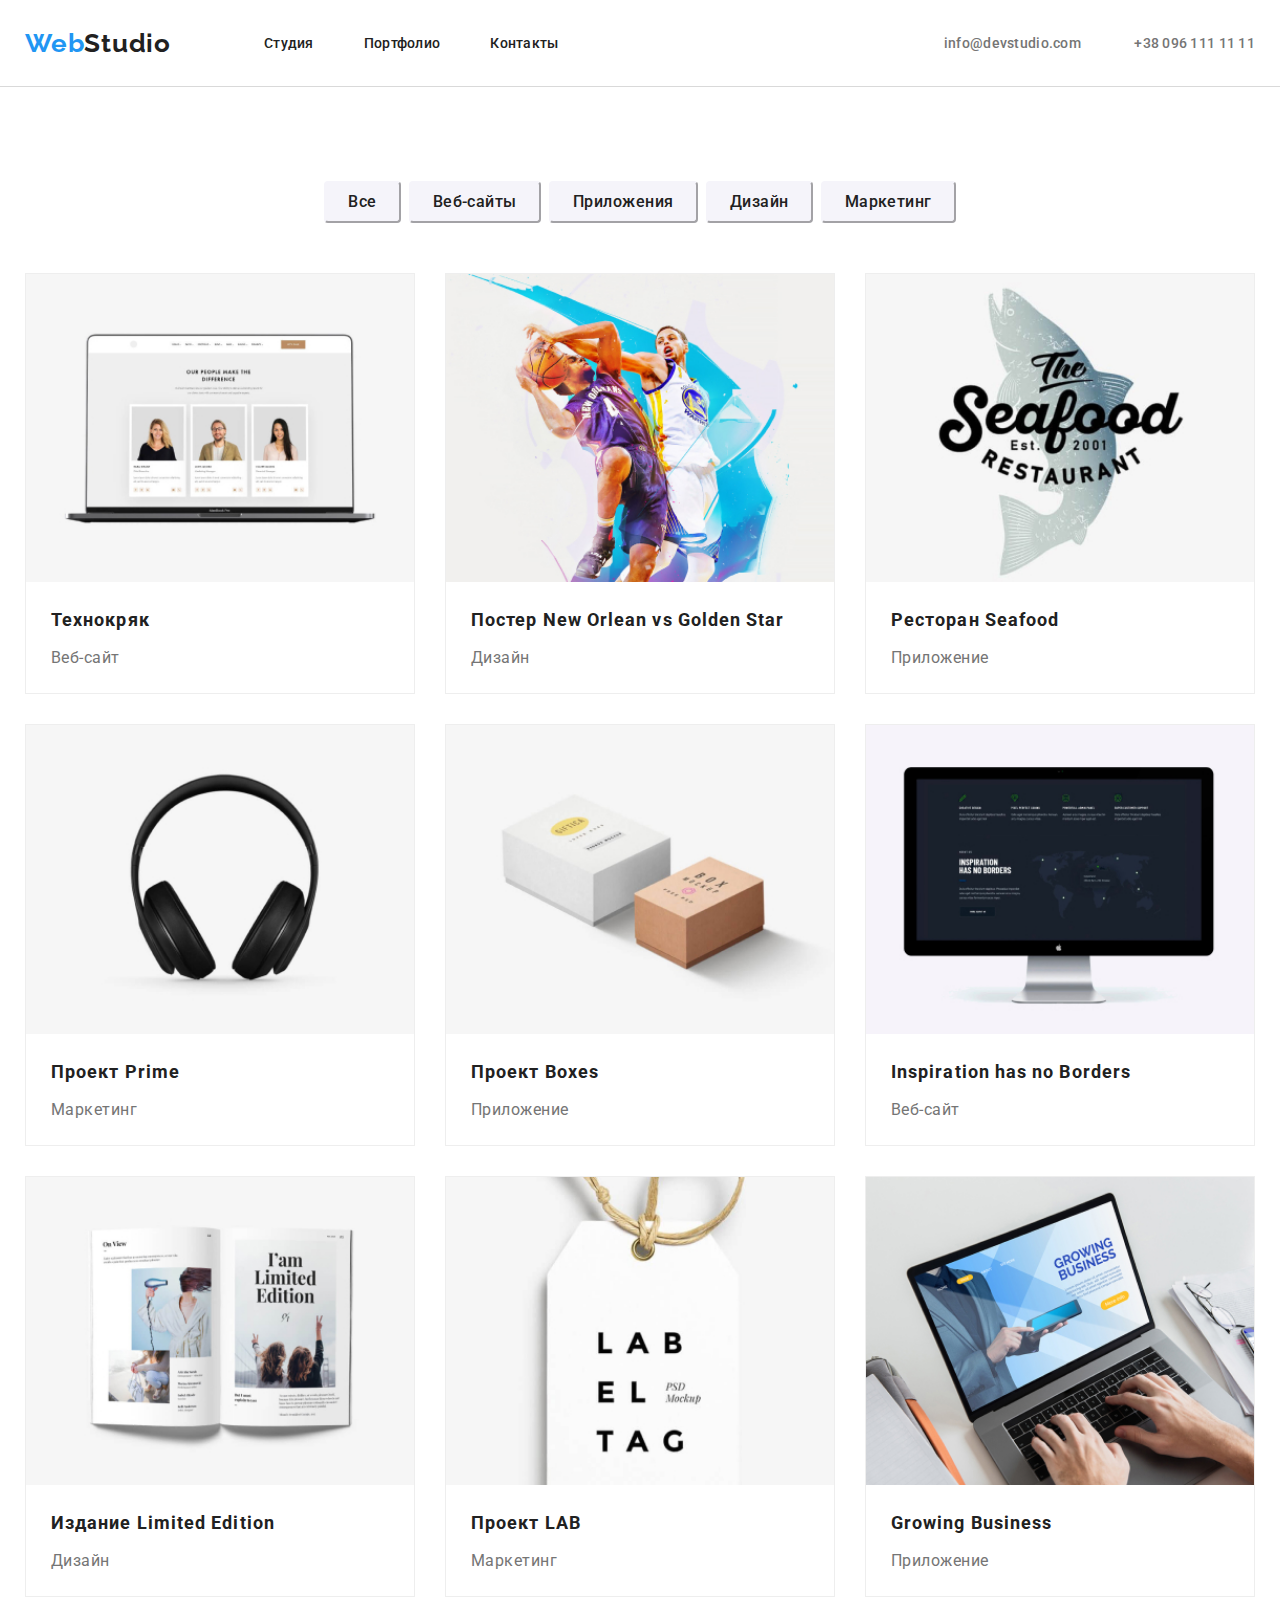
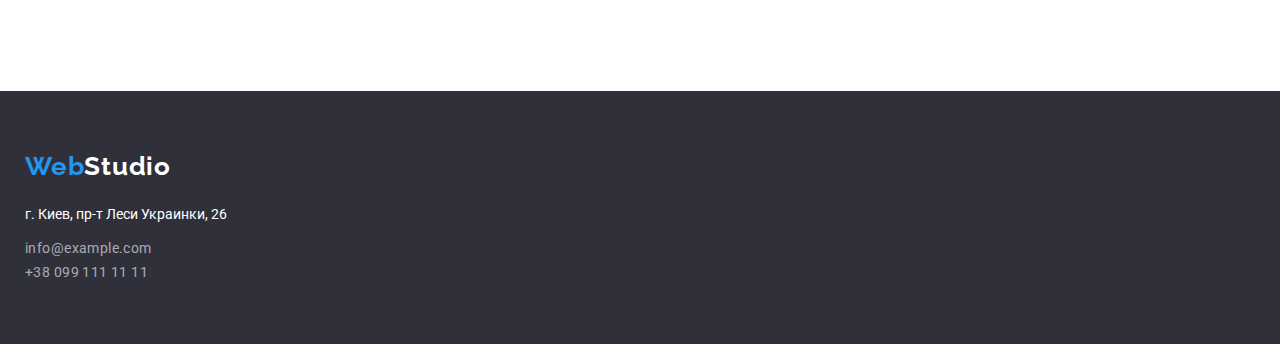
==== portfolio.html @ 28484065 "Add files via upload" ====
<!DOCTYPE html>
<html lang="ru">
  
<head>
    <meta charset="utf-8">
    <meta name="description" content="Портфолио веб-студии по созданию сайтов для бизнеса">
    <title>Портфолио</title>
    <link href="https://fonts.googleapis.com/css2?family=Raleway:wght@700&family=Roboto:wght@400;500;700;900&display=swap" rel="stylesheet">
    <link rel="stylesheet" href="https://cdnjs.cloudflare.com/ajax/libs/modern-normalize/1.0.0/modern-normalize.min.css">
    <link rel="stylesheet" href="./css/styles.css">
</head>
  
  <body>
    <header class="page-head">
      <div class="container header-menu">
        <nav class="main-nav">
          <a href="index.html" class="logo"><span class="part-logo-web">Web</span>Studio</a>
    
          <ul class="site-nav">
            <li class="item"><a href="./index.html" class="site-nav-link">Студия</a></li>
            <li class="item"><a href="./portfolio.html" class="site-nav-link">Портфолио</a></li>
            <li class="item"><a href="#contacts" class="site-nav-link">Контакты</a></li>
          </ul>
        </nav>
    
        <address class="header-address-container">
          <a href="mailto:info@devstudio.com" class="header-address-link address-link">info@devstudio.com</a>
          <a href="tel:+380961111111" class="header-address-link address-link">+38 096 111 11 11</a>
        </address>
      </div>
    </header>
    
    <main>
      <section class="portfolio-page">
        <div class="container">
          <ul class="nav-projects">
            <li>
              <button type="button" class="button-nav-projects">Все</button>
            </li>
          
            <li>
              <button type="button" class="button-nav-projects">Веб-сайты</button>
            </li>

            <li>
              <button type="button" class="button-nav-projects">Приложения</button>
            </li>

            <li>
              <button type="button" class="button-nav-projects">Дизайн</button>
            </li>

            <li>
              <button type="button" class="button-nav-projects">Маркетинг</button>
            </li>
          </ul>
  
          <ul class="projects-cards-container">
            <li class="project-card">
              <img src="./images/Technocrack.jpg" alt="Открытый сайт на ноутбуке" width="370">
              <div class="project-card-description">
                <h2 class="title-project">Технокряк</h2>
                <p class="project-type">Веб-сайт</p>
              </div>
            </li>

            <li class="project-card">
              <img src="./images/PosterNewOrlean.jpg" alt="Игроки в баскетбол с мячом" width="370">
              <div class="project-card-description">
                <h2 class="title-project">Постер New Orlean vs Golden Star</h2>
                <p class="project-type">Дизайн</p>
              </div>
            </li>

            <li class="project-card">
              <img src="./images/RestSeaFood.jpg" alt="Название на фоне рыбы" width="370">
              <div class="project-card-description">
                <h2 class="title-project">Ресторан Seafood</h2>
                <p class="project-type">Приложение</p>
              </div>
            </li>

            <li class="project-card">
              <img src="./images/ProjectPrime.jpg" alt="Наушники" width="370">
              <div class="project-card-description">
                <h2 class="title-project">Проект Prime</h2>
                <p class="project-type">Маркетинг</p>
              </div>
            </li>

            <li class="project-card">
              <img src="./images/ProjectBoxes.jpg" alt="Коробки с лого" width="370">
              <div class="project-card-description">
                <h2 class="title-project">Проект Boxes</h2>
                <p class="project-type">Приложение</p>
              </div>
            </li>

            <li class="project-card">
              <img src="./images/Inspiration.jpg" alt="Открытый сайт на ПК" width="370">
              <div class="project-card-description">
                <h2 class="title-project">Inspiration has no Borders</h2>
                <p class="project-type">Веб-сайт</p>
              </div>
            </li>

            <li class="project-card">
              <img src="./images/LimitedEdition.jpg" alt="Журнал" width="370">
              <div class="project-card-description">
                <h2 class="title-project">Издание Limited Edition</h2>
                <p class="project-type">Дизайн</p>
              </div>
            </li>

            <li class="project-card">
              <img src="./images/ProjectLAB.jpg" alt="Бирка с лого" width="370">
              <div class="project-card-description">
                <h2 class="title-project">Проект LAB</h2>
                <p class="project-type">Маркетинг</p>
              </div>
            </li>

            <li class="project-card">
              <img src="./images/GrowingBusiness.jpg" alt="Руки на клавиатуре ноутбука" width="370">
              <div class="project-card-description">
                <h2 class="title-project">Growing Business</h2>
                <p class="project-type">Приложение</p>
              </div>
            </li>
          </ul>
        </div>
      </section>
    </main>
   
    <footer class="footer-container">
      <div class="container">
        <a href="index.html" class="logo logo-footer"><span class="part-logo-web">Web</span>Studio</a>
    
        <div id="contacts">
          <address class="post-address">г. Киев, пр-т Леси Украинки, 26</address>
          <address class="footer-address-container">
            <a href="mailto:info@example.com" class="footer-address-link address-link">info@example.com<br></a>
            <a href="tel:+380991111111" class="footer-address-link address-link">+38 099 111 11 11</a>
          </address>
        </div>
    </footer>
  </body>
</html>
---- css/styles.css ----
ul {
  list-style-type: none; /* Убираем маркеры */
  margin: 0px;
  padding: 0px;
}

a {
  text-decoration: none;
}

img {
  display: block;
}

.container {
  width: 1230px;
  margin-left: auto;
  margin-right: auto;
}

.features-container ul,
.services-container ul,
.team-container ul {
  display: flex;
  justify-content: space-between;
}

.page-head {
  padding-top: 25px;
  padding-bottom: 25px;
  background: #ffffff;
  border-bottom: 1px solid rgba(0, 0, 0, 0.15);
}

.logo {
  margin-right: 93px;
  font-family: Raleway, sans-serif;
  font-style: normal;
  font-weight: bold;
  font-size: 26px;
  line-height: 31px;
  letter-spacing: 0.03em;
  color: #212121;
}

.part-logo-web {
  color: #2196f3;
}

.site-nav {
  display: flex;
  margin-right: 331px;
  font-family: "Roboto", sans-serif;
  font-style: normal;
  font-weight: 500;
  font-size: 14px;
  line-height: 16px;
  letter-spacing: 0.02em;
}

.site-nav .item:not(:last-child) {
  margin-right: 50px;
}

.site-nav-link {
  display: block;
  color: #212121;
  padding-top: 10px;
  padding-bottom: 10px;
}

.header-address-container {
  margin-left: auto;
  font-family: "Roboto", sans-serif;
  font-style: normal;
  font-weight: 500;
  font-size: 14px;
  line-height: 16px;
  letter-spacing: 0.02em;
}

.header-address-link {
  color: #757575;
}

.header-address-link:not(:last-child) {
  margin-right: 50px;
}

.header-menu,
.main-nav {
  display: flex;
  align-items: center;
}

.page-hero {
  padding-top: 200px;
  padding-bottom: 200px;
  background: #2f303a;
  font-family: "Roboto", sans-serif;
  font-style: normal;
  text-align: center;
}

.title-hero {
  font-weight: 900;
  font-size: 44px;
  line-height: 60px;
  text-transform: uppercase;
  color: #ffffff;
  letter-spacing: 0.06em;
  margin-top: 0px;
  margin-bottom: 30px;
  width: 696px;
  margin-left: auto;
  margin-right: auto;
}

.button-order-service {
  background-color: #2196f3;
  box-shadow: 0px 4px 4px rgba(0, 0, 0, 0.15);
  font-weight: bold;
  font-size: 16px;
  line-height: 30px;
  display: flex;
  text-align: center;
  border-radius: 4px;
  letter-spacing: 0.06em;
  color: #ffffff;
  min-width: 200px;
  min-height: 50px;
  padding: 10px 32px;
  margin-left: auto;
  margin-right: auto;
}

.features-container {
  background: #ffffff;
  font-family: "Roboto", sans-serif;
  font-style: normal;
  letter-spacing: 0.03em;
  padding: 94px 0px;
}

.title-features {
  display: none;
}

.title-paragraph-features {
  text-transform: uppercase;
  font-weight: bold;
  font-size: 14px;
  line-height: 16px;
  color: #212121;
  margin-top: 0px;
  margin-bottom: 10px;
}

.text-paragraph-features {
  font-weight: normal;
  font-size: 14px;
  line-height: 24px;
  color: #757575;
  margin-top: 0px;
  margin-bottom: 0px;
  width: 270px;
}

.services-container {
  background: #ffffff;
  padding-bottom: 94px;
}

.section-titles {
  font-family: "Roboto", sans-serif;
  font-style: normal;
  font-weight: bold;
  font-size: 36px;
  line-height: 42px;
  text-align: center;
  letter-spacing: 0.03em;
  color: #212121;
  margin-top: 0px;
  margin-bottom: 50px;
}

.team-container {
  background: #f5f4fa;
  padding: 94px 0px;
}

.employee-card {
  background: #ffffff;
  box-shadow: 0px 1px 3px rgba(0, 0, 0, 0.12), 0px 1px 1px rgba(0, 0, 0, 0.14),
    0px 2px 1px rgba(0, 0, 0, 0.2);
  font-family: "Roboto", sans-serif;
  font-style: normal;
  font-size: 16px;
  line-height: 19px;
  text-align: center;
  letter-spacing: 0.03em;
  width: 270px;
}

.employee-card-description {
  padding: 30px 15px;
}

.title-employee-card {
  font-weight: 500;
  color: #212121;
  margin-top: 0px;
  margin-bottom: 10px;
}

.employee-position {
  font-weight: normal;
  color: #757575;
  margin-top: 0px;
  margin-bottom: 0px;
}

.footer-container {
  background: #2f303a;
  padding-top: 60px;
  padding-bottom: 60px;
}

.logo-footer {
  color: #ffffff;
}

.post-address {
  color: #ffffff;
  font-size: 14px;
  line-height: 24px;
  font-family: "Roboto", sans-serif;
  font-style: normal;
  margin-bottom: 10px;
  margin-top: 20px;
}

.footer-address-container {
  font-family: "Roboto", sans-serif;
  font-weight: normal;
  font-style: normal;
  font-size: 14px;
  line-height: 24px;
  letter-spacing: 0.03em;
}

.footer-address-link {
  color: rgba(255, 255, 255, 0.6);
  inline-size: 10px;
}

.portfolio-page {
  padding-top: 94px;
  padding-bottom: 94px;
  background: #ffffff;
  font-family: "Roboto", sans-serif;
  font-style: normal;
}

.nav-projects {
  display: flex;
  justify-content: center;
  margin-bottom: 50px;
}

.nav-projects > li:not(:last-child) {
  margin-right: 8px;
}

.button-nav-projects {
  padding: 6px 22px;
  background: #f5f4fa;
  border-color: #f5f4fa;
  font-family: "Roboto", sans-serif;
  font-style: normal;
  font-weight: 500;
  font-size: 16px;
  line-height: 26px;
  text-align: center;
  letter-spacing: 0.03em;
  color: #212121;
  border-radius: 4px;
}

.projects-cards-container {
  display: flex;
  flex-wrap: wrap;
  margin-right: -30px;
  margin-bottom: -30px;
}

.project-card {
  margin-right: 30px;
  margin-bottom: 30px;
  flex-basis: calc((100% - 3 * 30px) / 3);
  align-content: stretch;
  background: #ffffff;
  border: 1px solid #eeeeee;
  box-sizing: border-box;
  width: 370px;
}

.project-card img {
  width: 100%;
  height: auto;
}

.project-card-description {
  padding: 20px 25px;
}

.title-project {
  font-weight: bold;
  font-size: 18px;
  line-height: 36px;
  letter-spacing: 0.06em;
  color: #212121;
  margin-top: 0px;
  margin-bottom: 5px;
}

.project-type {
  font-weight: normal;
  font-size: 16px;
  line-height: 30px;
  letter-spacing: 0.03em;
  color: #757575;
  margin: 0px;
}

/*Псевдоклассы*/

.logo:focus {
  outline-color: #2196f3;
}

.site-nav-link:hover,
.site-nav-link:focus {
  color: #2196f3;
  outline-color: #2196f3;
}

.address-link:hover,
.address-link:focus {
  color: #2196f3;
  outline-color: #2196f3;
}

.button-order-service:hover,
.button-order-service:focus {
  background-color: #ffffff;
  color: #2196f3;
  box-shadow: 0px 3px 1px rgba(0, 0, 0, 0.1), 0px 1px 2px rgba(0, 0, 0, 0.08),
    0px 2px 2px rgba(0, 0, 0, 0.12);
  outline-color: #2196f3;
}

.button-nav-projects:hover,
.button-nav-projects:focus {
  background: #2196f3;
  box-shadow: 0px 3px 1px rgba(0, 0, 0, 0.1), 0px 1px 2px rgba(0, 0, 0, 0.08),
    0px 2px 2px rgba(0, 0, 0, 0.12);
  color: #ffffff;
  border-radius: 4px;
  outline-color: #ffffff;
}
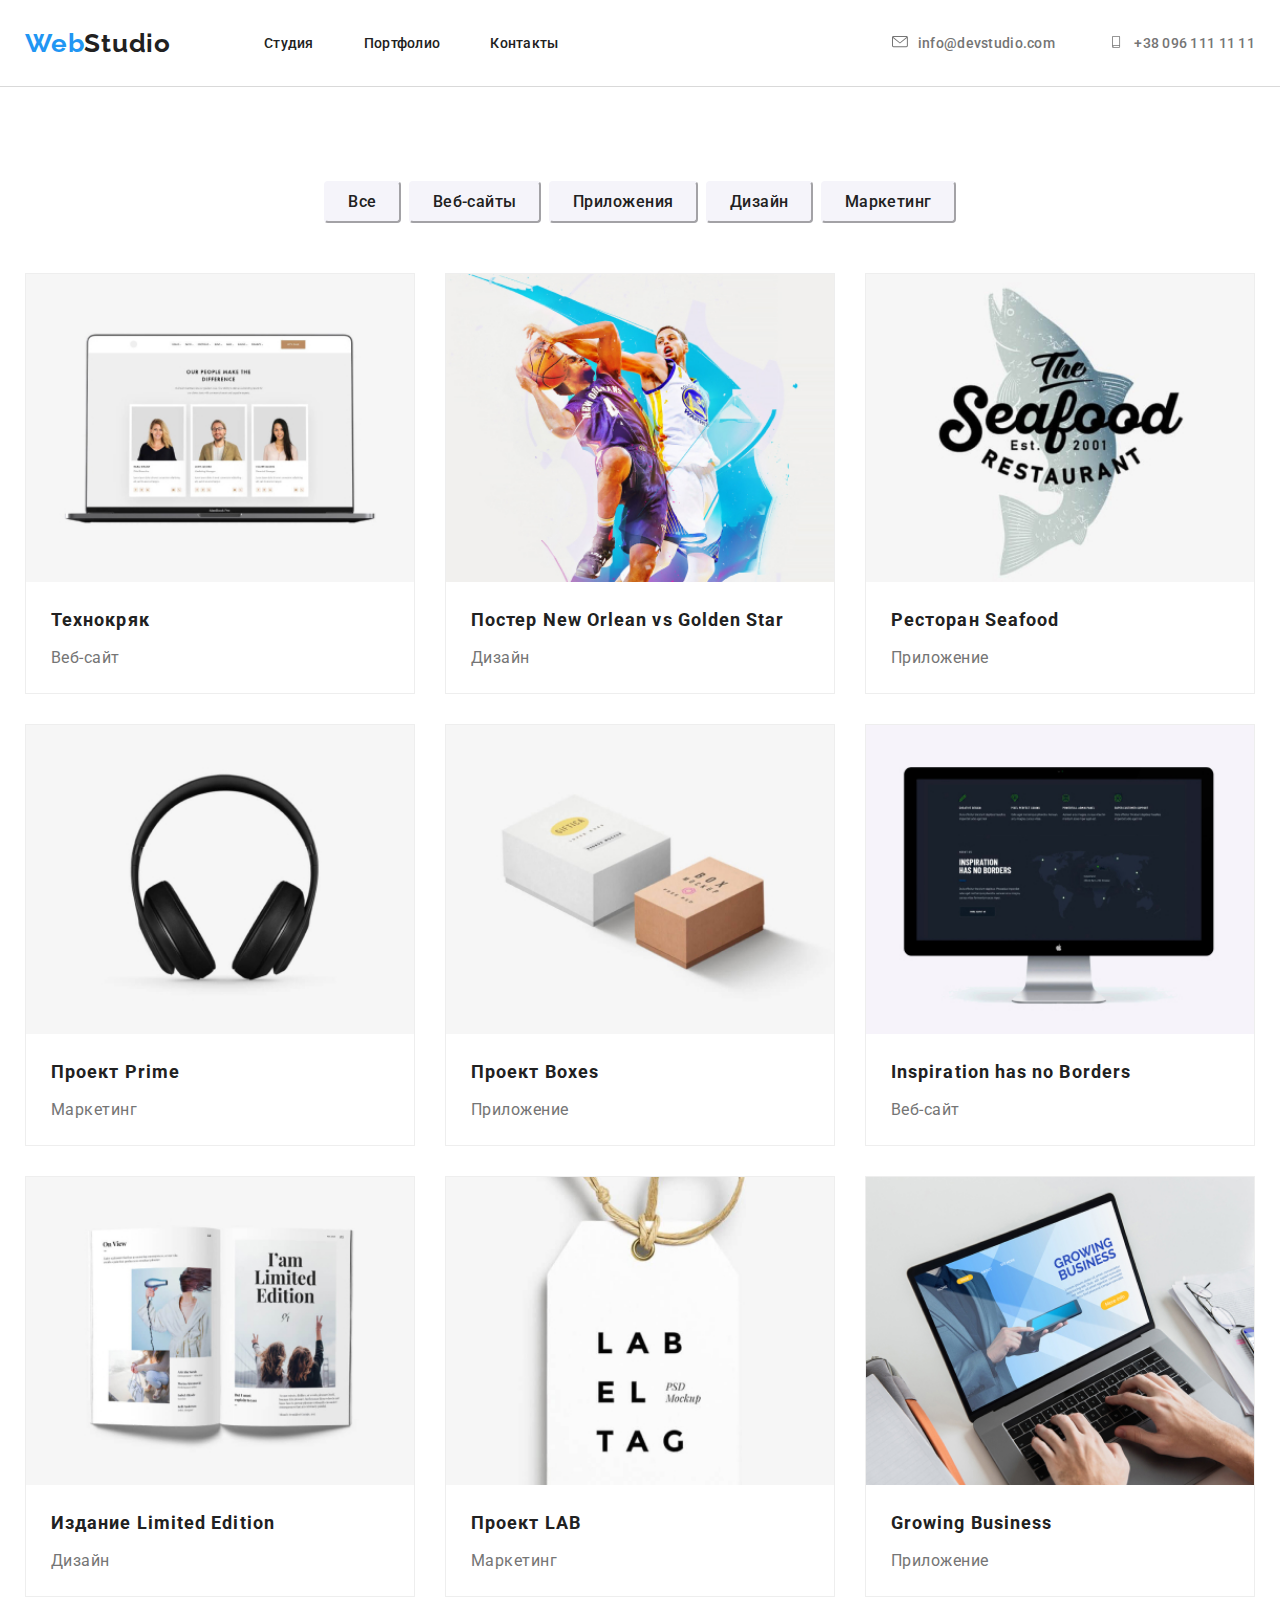
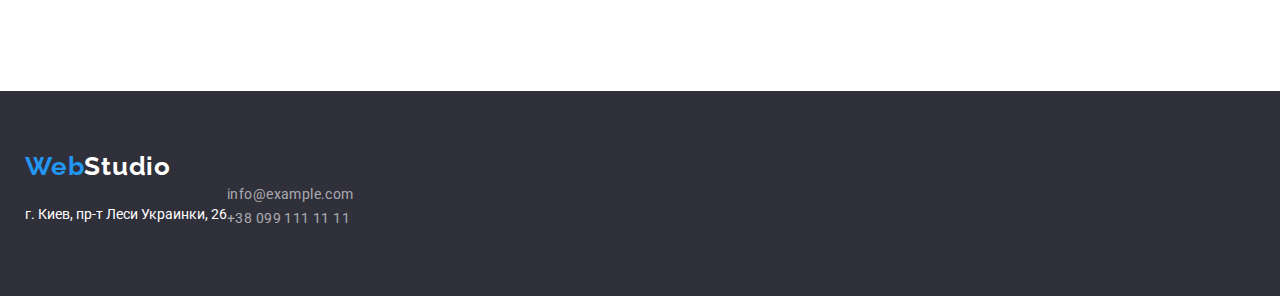
==== commit 2da67909: "header" ====
--- a/portfolio.html
+++ b/portfolio.html
@@ -24,8 +24,14 @@
         </nav>
     
         <address class="header-address-container">
-          <a href="mailto:info@devstudio.com" class="header-address-link address-link">info@devstudio.com</a>
-          <a href="tel:+380961111111" class="header-address-link address-link">+38 096 111 11 11</a>
+          <a href="mailto:info@devstudio.com" class="header-address-link address-link">
+            <svg class="address-icon" width="16" height="12">
+              <use href="./images/symbol-defs.svg#icon-envelope"></use>
+            </svg>info@devstudio.com</a>
+          <a href="tel:+380961111111" class="header-address-link address-link">
+            <svg class="address-icon" width="16" height="12">
+              <use href="./images/symbol-defs.svg#icon-smartphone"></use>
+            </svg>+38 096 111 11 11</a>
         </address>
       </div>
     </header>
--- a/css/styles.css
+++ b/css/styles.css
@@ -20,7 +20,8 @@
 
 .features-container ul,
 .services-container ul,
-.team-container ul {
+.team-container ul,
+.regular-customers-container ul {
   display: flex;
   justify-content: space-between;
 }
@@ -93,13 +94,26 @@
   align-items: center;
 }
 
+.address-icon {
+  margin-right: 10px;
+  fill: #757575;
+}
+
 .page-hero {
+  height: 600px;
+  max-width: 1600px;
   padding-top: 200px;
   padding-bottom: 200px;
-  background: #2f303a;
   font-family: "Roboto", sans-serif;
   font-style: normal;
   text-align: center;
+  background-color: #2f303a;
+  background-image: linear-gradient(
+      rgba(47, 48, 58, 0.4),
+      rgba(47, 48, 58, 0.4)
+    ),
+    url(../images/hero-background.jpg);
+  background-size: cover;
 }
 
 .title-hero {
@@ -142,6 +156,39 @@
   padding: 94px 0px;
 }
 
+.feature-card::before {
+  content: "";
+  display: block;
+  width: 270px;
+  height: 120px;
+  margin-bottom: 30px;
+  background-size: contain;
+  background-repeat: no-repeat;
+  background-position: center;
+  background-color: #f5f4fa;
+  border-radius: 4px;
+}
+
+.icon-antenna::before {
+  background-image: url(../images/antenna.svg);
+  background-size: 70px 70px;
+}
+
+.icon-clock::before {
+  background-image: url(../images/clock.svg);
+  background-size: 67px 70px;
+}
+
+.icon-diagram::before {
+  background-image: url(../images/diagram.svg);
+  background-size: 70px 54px;
+}
+
+.icon-astronaut::before {
+  background-image: url(../images/astronaut.svg);
+  background-size: 70px 70px;
+}
+
 .title-features {
   display: none;
 }
@@ -218,6 +265,18 @@
   color: #757575;
   margin-top: 0px;
   margin-bottom: 0px;
+}
+
+.regular-customers-container {
+  padding: 94px 0px;
+  background-color: #ffffff;
+}
+
+.customer-card {
+  width: 170px;
+  height: 90px;
+  border: 1px solid #afb1b8;
+  border-radius: 4px;
 }
 
 .footer-container {
@@ -226,6 +285,10 @@
   padding-bottom: 60px;
 }
 
+#contacts {
+  display: flex;
+}
+
 .logo-footer {
   color: #ffffff;
 }
@@ -252,6 +315,23 @@
 .footer-address-link {
   color: rgba(255, 255, 255, 0.6);
   inline-size: 10px;
+}
+
+.life-address {
+  margin-right: 70px;
+}
+
+.social-networks-title {
+  margin-top: 0px;
+  margin-bottom: 20px;
+  font-family: Roboto;
+  font-style: normal;
+  font-weight: bold;
+  font-size: 14px;
+  line-height: 16px;
+  letter-spacing: 0.03em;
+  text-transform: uppercase;
+  color: #ffffff;
 }
 
 .portfolio-page {
@@ -349,6 +429,11 @@
 .address-link:focus {
   color: #2196f3;
   outline-color: #2196f3;
+}
+
+.address-link:hover .address-icon,
+.address-link:focus .address-icon {
+  fill: #2196f3;
 }
 
 .button-order-service:hover,
@@ -369,3 +454,9 @@
   border-radius: 4px;
   outline-color: #ffffff;
 }
+
+.project-card:hover,
+.project-card:focus {
+  box-shadow: 0px 1px 1px rgba(0, 0, 0, 0.12), 0px 4px 4px rgba(0, 0, 0, 0.06),
+    1px 4px 6px rgba(0, 0, 0, 0.16);
+}
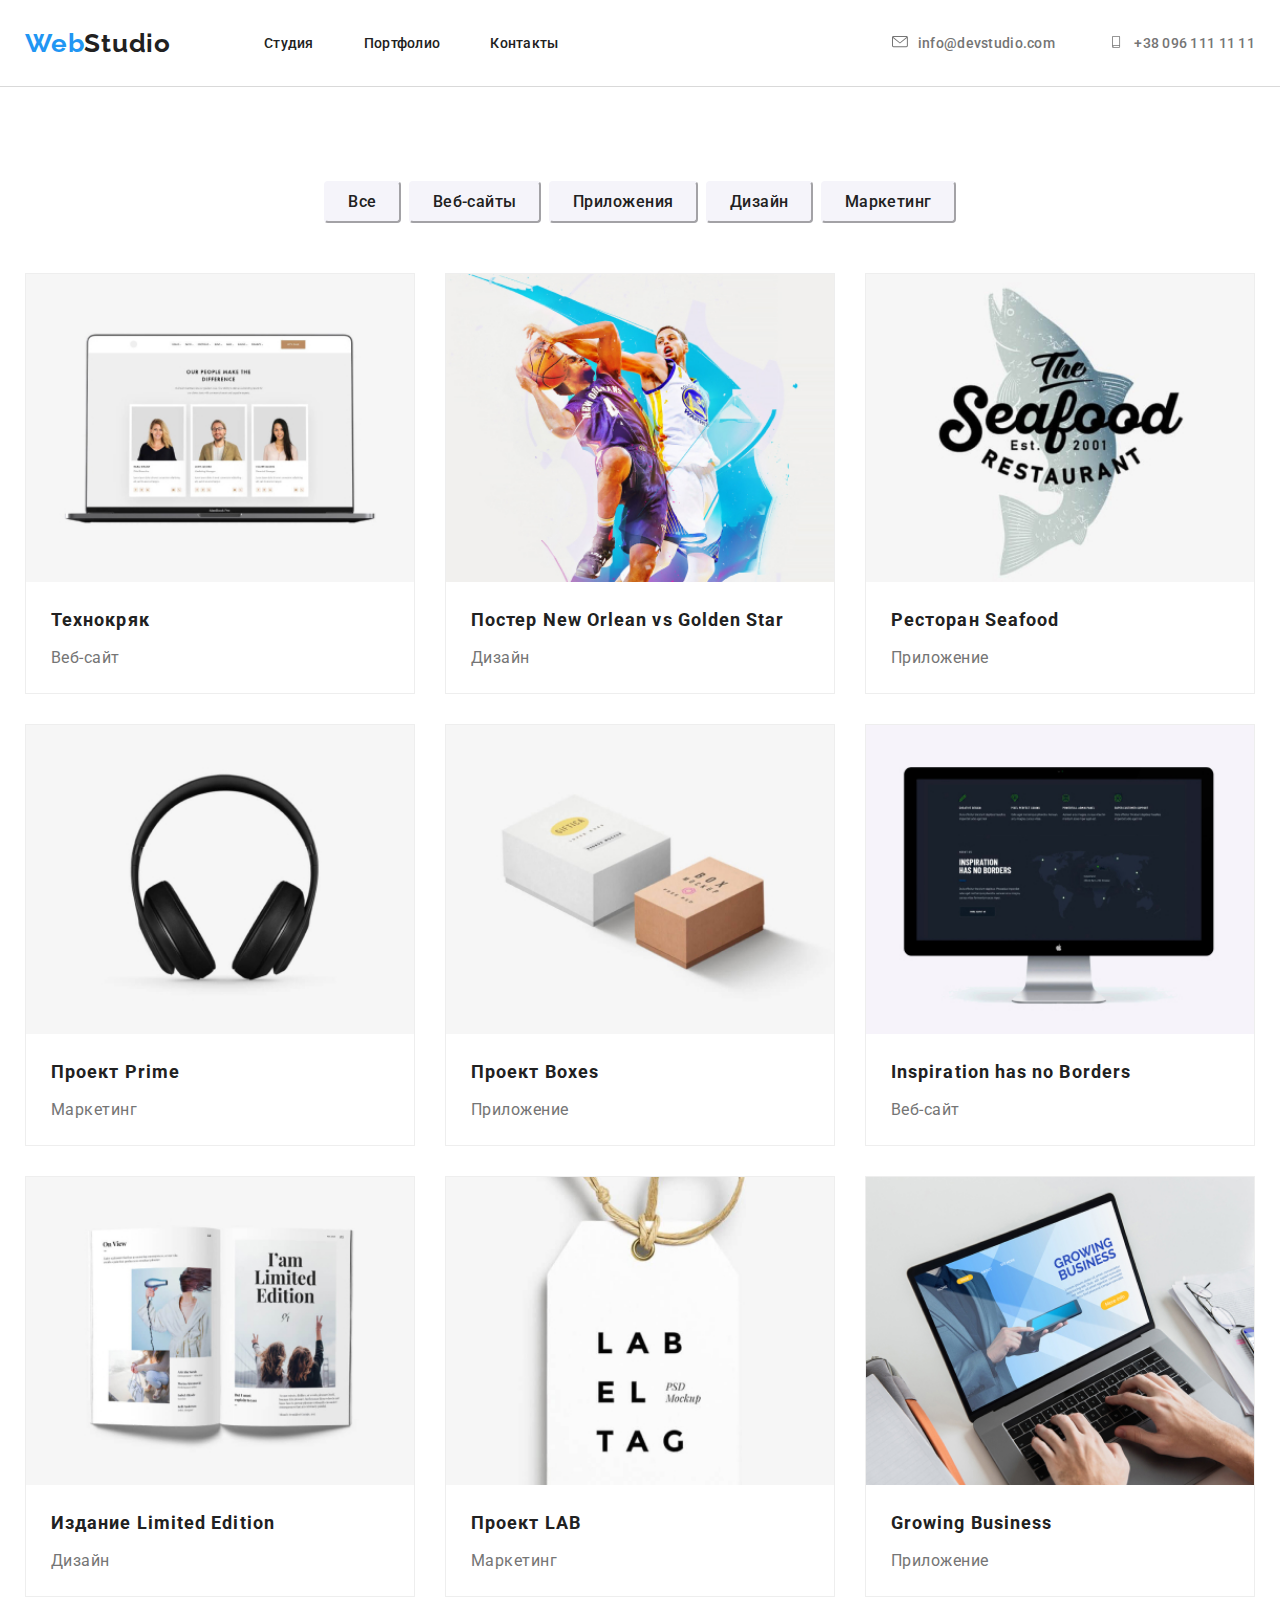
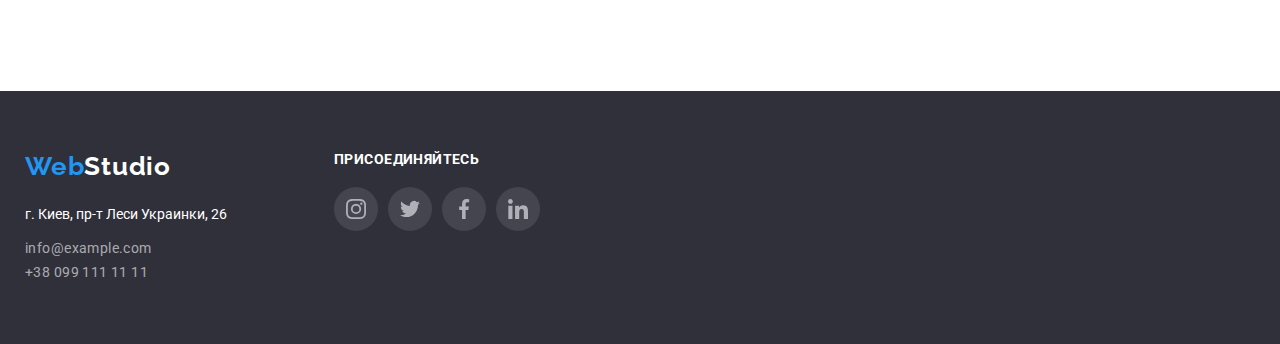
==== commit fdb06789: "finish1" ====
--- a/portfolio.html
+++ b/portfolio.html
@@ -139,16 +139,49 @@
     </main>
    
     <footer class="footer-container">
-      <div class="container">
-        <a href="index.html" class="logo logo-footer"><span class="part-logo-web">Web</span>Studio</a>
-    
-        <div id="contacts">
+      <div class="container" id="contacts">
+        <div class="life-address">
+          <a href="index.html" class="logo logo-footer"><span class="part-logo-web">Web</span>Studio</a>
           <address class="post-address">г. Киев, пр-т Леси Украинки, 26</address>
           <address class="footer-address-container">
             <a href="mailto:info@example.com" class="footer-address-link address-link">info@example.com<br></a>
             <a href="tel:+380991111111" class="footer-address-link address-link">+38 099 111 11 11</a>
           </address>
         </div>
+        <div>
+          <p class="social-networks-title">Присоединяйтесь</p>
+          <ul class="social-networks-container">
+            <li class="social-icons-item">
+              <a href="http://instagram.com/" target="_blank" rel="noopener noreferer" aria-label="Instagram">
+                <svg class="social-icon" width="16" height="12">
+                  <use href="./images/symbol-defs.svg#icon-instagram"></use>
+                </svg>
+              </a>
+            </li>
+            <li class="social-icons-item">
+              <a href="https://twitter.com/" target="_blank" rel="noopener noreferer" aria-label="Twitter">
+                <svg class="social-icon" width="16" height="12">
+                  <use href="./images/symbol-defs.svg#icon-twitter"></use>
+                </svg>
+              </a>
+            </li>
+            <li class="social-icons-item">
+              <a href="https://www.facebook.com/" target="_blank" rel="noopener noreferer" aria-label="Facebook">
+                <svg class="social-icon" width="16" height="12">
+                  <use href="./images/symbol-defs.svg#icon-facebook"></use>
+                </svg>
+              </a>
+            </li>
+            <li class="social-icons-item">
+              <a href="https://www.linkedin.com/" target="_blank" rel="noopener noreferer" aria-label="Linkedin">
+                <svg class="social-icon" width="16" height="12">
+                  <use href="./images/symbol-defs.svg#icon-linkedin"></use>
+                </svg>
+              </a>
+            </li>
+          </ul>
+        </div>
+      </div>
     </footer>
   </body>
 </html>--- a/css/styles.css
+++ b/css/styles.css
@@ -250,7 +250,7 @@
 }
 
 .employee-card-description {
-  padding: 30px 15px;
+  padding: 30px 32px;
 }
 
 .title-employee-card {
@@ -264,7 +264,21 @@
   font-weight: normal;
   color: #757575;
   margin-top: 0px;
-  margin-bottom: 0px;
+  margin-bottom: 16px;
+}
+
+.social-icons-item {
+  width: 44px;
+  height: 44px;
+  padding: 12px;
+  border-radius: 25px;
+  background-color: rgba(255, 255, 255, 0.1);
+}
+
+.social-icon {
+  fill: #afb1b8;
+  width: 20px;
+  height: 20px;
 }
 
 .regular-customers-container {
@@ -279,6 +293,52 @@
   border-radius: 4px;
 }
 
+.customer-links {
+  display: block;
+  width: 170px;
+  height: 90px;
+}
+
+.customer-icons {
+  fill: #afb1b8;
+}
+
+.logo-1 {
+  width: 45px;
+  height: 50px;
+  margin: 20px 63px;
+}
+
+.logo-2 {
+  width: 40px;
+  height: 52px;
+  margin: 19px 65px;
+}
+
+.logo-3 {
+  width: 41px;
+  height: 43px;
+  margin: 24px 64px;
+}
+
+.logo-4 {
+  width: 80px;
+  height: 42px;
+  margin: 24px 45px;
+}
+
+.logo-5 {
+  width: 59px;
+  height: 47px;
+  margin: 22px 55px;
+}
+
+.logo-6 {
+  width: 89px;
+  height: 45px;
+  margin: 22px 41px;
+}
+
 .footer-container {
   background: #2f303a;
   padding-top: 60px;
@@ -332,6 +392,14 @@
   letter-spacing: 0.03em;
   text-transform: uppercase;
   color: #ffffff;
+}
+
+.social-networks-container {
+  display: flex;
+}
+
+.social-icons-item:not(:last-child) {
+  margin-right: 10px;
 }
 
 .portfolio-page {
@@ -460,3 +528,19 @@
   box-shadow: 0px 1px 1px rgba(0, 0, 0, 0.12), 0px 4px 4px rgba(0, 0, 0, 0.06),
     1px 4px 6px rgba(0, 0, 0, 0.16);
 }
+
+.social-icons-item:hover,
+.social-icons-item:focus {
+  background-color: #2196f3;
+  border-radius: 25px;
+}
+
+.social-icons-item:hover .social-icon,
+.social-icons-item:focus .social-icon {
+  fill: #ffffff;
+}
+
+.customer-icons:hover,
+.customer-icons:focus {
+  fill: #2196f3;
+}
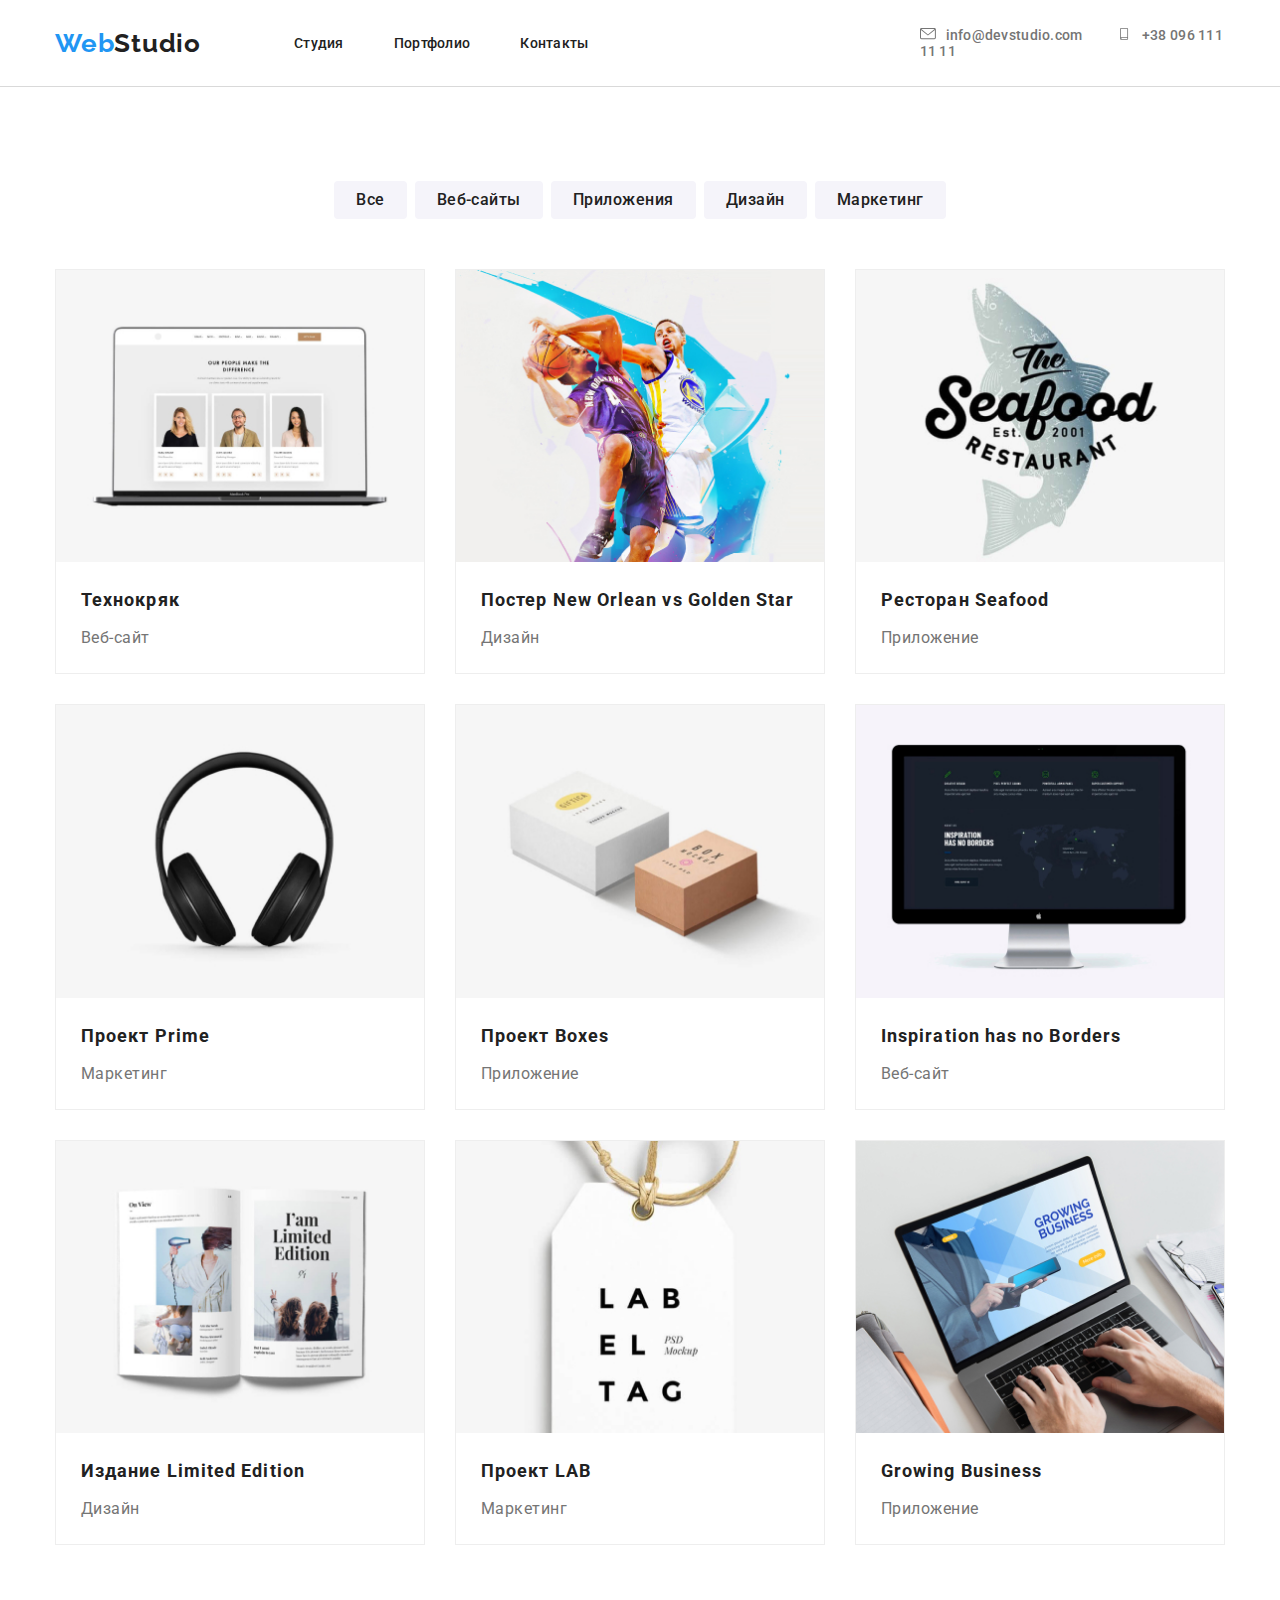
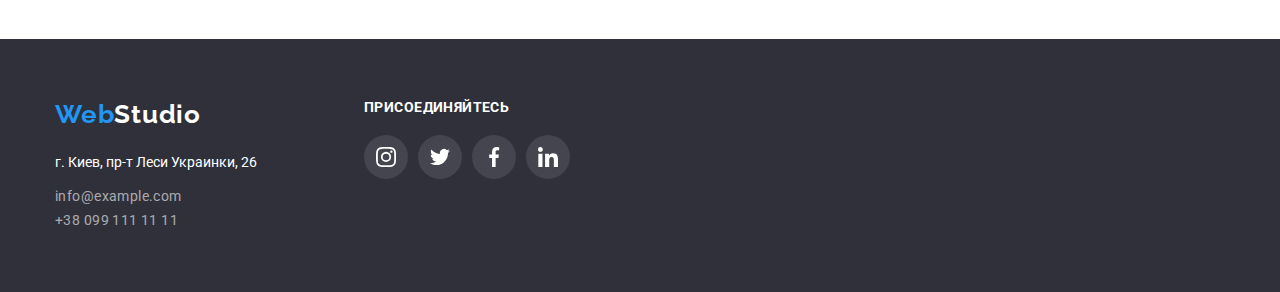
==== commit f2e7fc93: "finish3" ====
--- a/portfolio.html
+++ b/portfolio.html
@@ -153,28 +153,28 @@
           <ul class="social-networks-container">
             <li class="social-icons-item">
               <a href="http://instagram.com/" target="_blank" rel="noopener noreferer" aria-label="Instagram">
-                <svg class="social-icon" width="16" height="12">
+                <svg class="social-icon social-icon-footer" width="16" height="12">
                   <use href="./images/symbol-defs.svg#icon-instagram"></use>
                 </svg>
               </a>
             </li>
             <li class="social-icons-item">
               <a href="https://twitter.com/" target="_blank" rel="noopener noreferer" aria-label="Twitter">
-                <svg class="social-icon" width="16" height="12">
+                <svg class="social-icon social-icon-footer" width="16" height="12">
                   <use href="./images/symbol-defs.svg#icon-twitter"></use>
                 </svg>
               </a>
             </li>
             <li class="social-icons-item">
               <a href="https://www.facebook.com/" target="_blank" rel="noopener noreferer" aria-label="Facebook">
-                <svg class="social-icon" width="16" height="12">
+                <svg class="social-icon social-icon-footer" width="16" height="12">
                   <use href="./images/symbol-defs.svg#icon-facebook"></use>
                 </svg>
               </a>
             </li>
             <li class="social-icons-item">
               <a href="https://www.linkedin.com/" target="_blank" rel="noopener noreferer" aria-label="Linkedin">
-                <svg class="social-icon" width="16" height="12">
+                <svg class="social-icon social-icon-footer" width="16" height="12">
                   <use href="./images/symbol-defs.svg#icon-linkedin"></use>
                 </svg>
               </a>
--- a/css/styles.css
+++ b/css/styles.css
@@ -13,7 +13,9 @@
 }
 
 .container {
-  width: 1230px;
+  width: 1200px;
+  padding-left: 15px;
+  padding-right: 15px;
   margin-left: auto;
   margin-right: auto;
 }
@@ -85,7 +87,7 @@
 }
 
 .header-address-link:not(:last-child) {
-  margin-right: 50px;
+  margin-right: 30px;
 }
 
 .header-menu,
@@ -281,6 +283,10 @@
   height: 20px;
 }
 
+.social-icon-footer {
+  fill: #ffffff;
+}
+
 .regular-customers-container {
   padding: 94px 0px;
   background-color: #ffffff;
@@ -423,7 +429,7 @@
 .button-nav-projects {
   padding: 6px 22px;
   background: #f5f4fa;
-  border-color: #f5f4fa;
+  border: 0px;
   font-family: "Roboto", sans-serif;
   font-style: normal;
   font-weight: 500;
@@ -540,7 +546,12 @@
   fill: #ffffff;
 }
 
-.customer-icons:hover,
-.customer-icons:focus {
+.customer-links:hover .customer-icons,
+.customer-links:focus .customer-icons {
   fill: #2196f3;
 }
+
+.customer-card:hover,
+.customer-card:focus {
+  border-color: #2196f3;
+}
